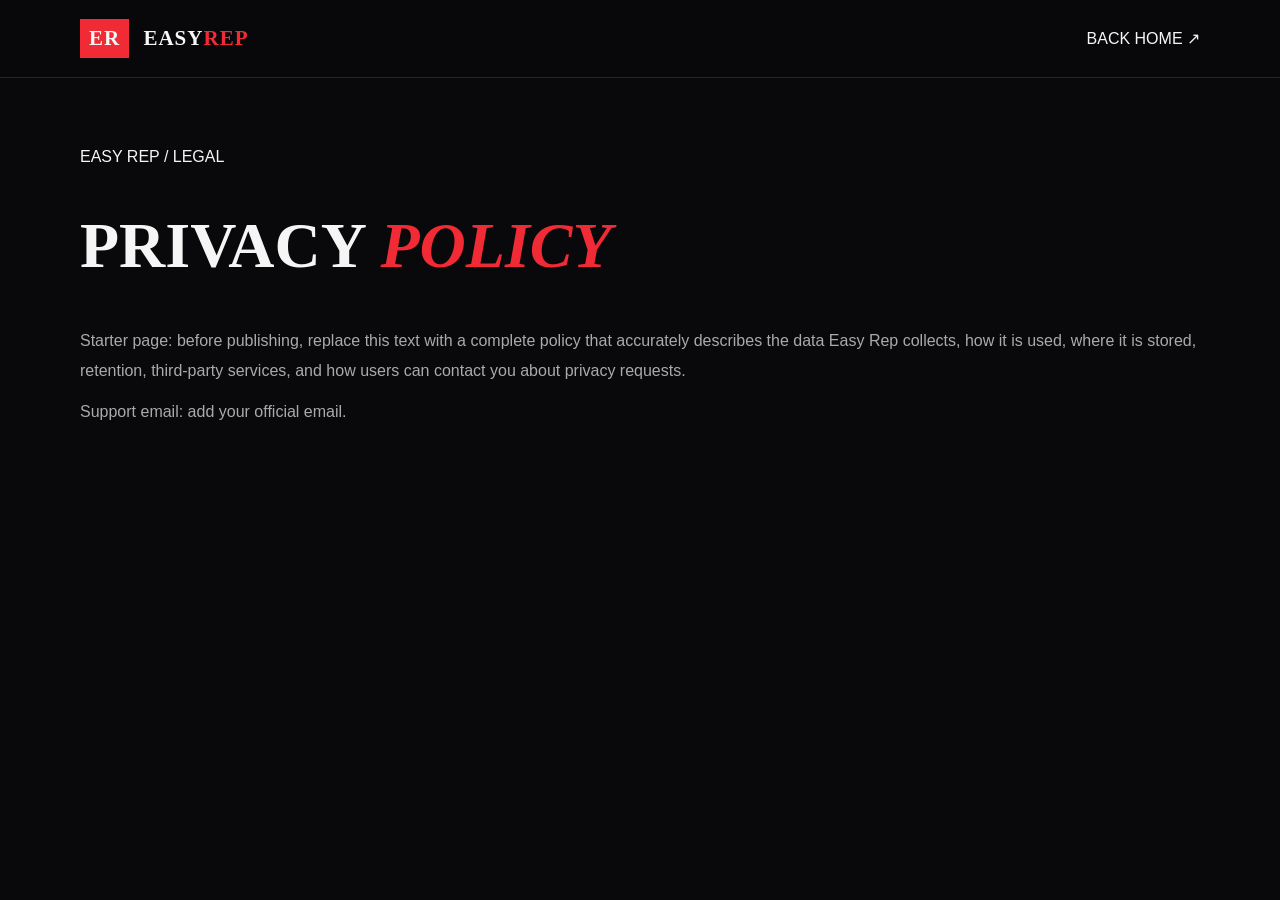
==== easy_rep_official_website/privacy.html @ 694d40f4 "Initial Easy Rep website" ====
<!doctype html><html lang="en"><head><meta charset="utf-8"><meta name="viewport" content="width=device-width,initial-scale=1"><title>Privacy Policy — Easy Rep</title><link rel="stylesheet" href="styles.css"></head><body><header class="header"><a class="brand" href="index.html"><b>ER</b> EASY<span>REP</span></a><a href="index.html">BACK HOME ↗</a></header><main class="wrap" style="min-height:65vh;padding:70px 0"><label> EASY REP / LEGAL </label><h1 style="font:900 64px 'Barlow Condensed'">PRIVACY <em style="color:#f02b35">POLICY</em></h1><p style="color:#aaa;line-height:1.9">Starter page: before publishing, replace this text with a complete policy that accurately describes the data Easy Rep collects, how it is used, where it is stored, retention, third-party services, and how users can contact you about privacy requests.</p><p style="color:#aaa">Support email: add your official email.</p></main></body></html>
---- easy_rep_official_website/styles.css ----
*{box-sizing:border-box}html{scroll-behavior:smooth}body{margin:0;background:#09090b;color:#f5f5f5;font-family:Inter,Arial,sans-serif}.wrap{width:min(1120px,calc(100% - 44px));margin:auto}a{color:inherit;text-decoration:none}.header{height:78px;border-bottom:1px solid #252529;display:flex;align-items:center;justify-content:space-between;padding:0 max(22px,calc((100vw - 1120px)/2));position:sticky;top:0;background:#09090bf2;z-index:9}.brand{font:900 21px 'Barlow Condensed';letter-spacing:1px}.brand b{display:inline-grid;place-items:center;background:#f02b35;padding:7px 9px;margin-right:8px}.brand span{color:#f02b35}.header nav{display:flex;align-items:center;gap:32px;font-size:10px;font-weight:800;letter-spacing:1px;color:#bbb}.navbtn,.btn{background:#f02b35;color:white;padding:15px 20px;font-size:10px;font-weight:900;letter-spacing:1px;display:inline-block}.menu{display:none;background:none;color:white;border:0;font-size:22px}.hero{min-height:650px;display:grid;grid-template-columns:1fr 1fr;align-items:center;position:relative;padding-top:40px;padding-bottom:75px}.copy{z-index:2}.copy label,.features>label,.manifesto label,.download label{font-size:10px;color:#ff4a52;font-weight:800;letter-spacing:2px}.copy h1,.heading h2,.manifesto h2,.download h2{font:900 clamp(60px,7vw,92px)/.87 'Barlow Condensed';margin:25px 0}.copy em,.heading em,.manifesto em,.download em{font-style:normal;color:#f02b35}.copy p,.heading p,.download p,.manifesto p{color:#999;font-size:13px;line-height:1.9;max-width:430px}.btn{margin-top:20px;box-shadow:0 10px 35px #f02b3530}.copy>small,.download>div>small{display:block;color:#777;font-size:8px;letter-spacing:1px;margin-top:28px}.visual{height:540px;position:relative;display:grid;place-items:center}.glow{position:absolute;width:420px;height:420px;border:1px solid #f02b3533;border-radius:50%;box-shadow:0 0 0 35px #f02b3509,0 0 0 80px #f02b3506}.phone{width:220px;height:440px;position:absolute;border:7px solid #34343a;border-radius:32px;background:#141418;padding:7px;box-shadow:0 30px 70px #000}.screen{height:100%;border-radius:22px;background:linear-gradient(150deg,#222228,#0e0e11);padding:14px 12px;overflow:hidden}.screen>small{font-size:8px;color:#aaa}.screen h3{font:900 19px 'Barlow Condensed';margin:20px 0}.screen h3 span{color:#f02b35}.screen label{font-size:8px;color:#999;letter-spacing:1.5px}.screen h2{font:900 36px 'Barlow Condensed';margin:14px 0}.screen h2 em{font-style:normal;color:#f02b35}.screen h2 i{font-size:16px;color:#777}.phone.front{z-index:2;transform:translate(50px,20px) rotate(5deg)}.phone.back{transform:translate(-90px,-20px) rotate(-8deg);opacity:.8}.screen article{background:#242429;border:1px solid #36363d;padding:13px 10px;margin-top:12px;font-size:8px;color:#f02b35}.screen article h2{font-size:22px;margin:7px 0;color:white}.screen article small{display:block;color:#aaa;margin-top:5px}.start{background:#f02b35;padding:13px;text-align:center;font-size:8px;font-weight:900;margin-top:20px}.bars{height:45px;display:flex;align-items:end;gap:6px}.bars i{flex:1;background:#f02b35;height:30%}.bars i:nth-child(2){height:45%}.bars i:nth-child(3){height:55%}.bars i:nth-child(4){height:40%}.bars i:nth-child(5){height:70%}.bars i:nth-child(6){height:90%}.float{position:absolute;right:0;bottom:65px;background:#1c1c21;border:1px solid #444;padding:14px;font-size:9px;letter-spacing:1px}.herofoot{position:absolute;bottom:20px;left:0;right:0;display:flex;justify-content:space-between;color:#777;font-size:9px;letter-spacing:1px}.ticker{background:#f02b35;padding:17px;text-align:center;font:800 17px 'Barlow Condensed';letter-spacing:2px;transform:rotate(-1deg);margin:10px 0 90px}.features{padding-bottom:110px}.heading{display:flex;justify-content:space-between;align-items:end;margin-bottom:35px}.heading h2{font-size:75px}.heading p{max-width:320px}.grid{display:grid;grid-template-columns:1fr 1fr;gap:14px}.grid article{background:#151518;border:1px solid #2b2b30;padding:24px;min-height:285px;position:relative}.grid h3{font:800 24px 'Barlow Condensed';margin:18px 0 7px}.grid article>p{color:#999;font-size:11px;line-height:1.7;max-width:400px}.art{height:135px;background:#202025;padding:16px}.schedule p{border-bottom:1px solid #38383d;padding:6px;margin:0;color:#999;font-size:9px}.schedule b{color:#eee;margin-left:12px}.stats{display:flex;flex-direction:column;justify-content:space-between}.stats strong{font:900 45px 'Barlow Condensed'}.stats sup{font-size:20px;color:#f02b35}.stats .bars{height:43px;border-bottom:1px solid #555}.stats small{font-size:7px;color:#999;letter-spacing:1px}.tiles{display:grid;grid-template-columns:1fr 1fr;gap:8px}.tiles b{background:#303036;padding:13px;font:800 12px 'Barlow Condensed'}.tiles b:nth-child(even){color:#f02b35}.versus{display:flex;align-items:center;justify-content:space-around;background:radial-gradient(ellipse,#421a20,#202025 70%);position:relative}.versus b{height:90px;width:75px;display:grid;place-items:center;background:linear-gradient(145deg,#77232b,#18181d);font:900 17px 'Barlow Condensed';clip-path:polygon(20% 0,80% 0,100% 25%,85% 100%,15% 100%,0 25%)}.versus b:nth-child(3){background:linear-gradient(145deg,#444,#17171b)}.versus strong{position:absolute;color:#f02b35;font:900 24px 'Barlow Condensed'}.versus small{position:absolute;bottom:5px;font-size:8px;letter-spacing:2px;color:#aaa}.soon{position:absolute;top:25px;right:25px;color:#f02b35;font-size:8px;letter-spacing:1px}.manifesto{background:#141417;border-block:1px solid #29292e;padding:90px 0}.manifesto h2{font-size:clamp(75px,10vw,125px)}.manifesto p{max-width:500px}.download{padding-top:95px;padding-bottom:95px;display:flex;align-items:center;justify-content:space-between;background:linear-gradient(110deg,#19191e,#101013);padding-inline:max(35px,calc((100vw - 1120px)/2));width:100%;max-width:none}.download h2{font-size:76px}.download>div:first-child{max-width:520px}.stamp{width:190px;height:190px;border:1px dashed #f02b35;border-radius:50%;display:grid;place-content:center;text-align:center;font:800 12px 'Barlow Condensed';letter-spacing:2px;color:#f02b35;box-shadow:0 0 55px #f02b3515}.stamp b{font-size:60px;color:white}.stamp b span{color:#f02b35}.stamp small{font-size:8px}.footer{height:100px;display:flex;align-items:center;justify-content:space-between;color:#777;font-size:9px;letter-spacing:1px}.footer a:last-child{color:#f02b35}@media(max-width:760px){.header{height:68px}.menu{display:block}.header nav{display:none;position:absolute;top:68px;left:0;right:0;background:#111;padding:24px;flex-direction:column;align-items:stretch}.header nav.open{display:flex}.hero{grid-template-columns:1fr;padding-top:55px}.copy h1{font-size:70px}.visual{height:480px;margin-top:15px}.phone.front{transform:translate(38px,20px) scale(.9) rotate(5deg)}.phone.back{transform:translate(-75px,-15px) scale(.9) rotate(-8deg)}.heading{display:block}.heading h2{font-size:62px}.heading p{margin-top:20px}.grid{grid-template-columns:1fr}.manifesto{padding:70px 0}.manifesto h2{font-size:78px}.download{padding:65px 25px;display:block}.download h2{font-size:65px}.stamp{width:115px;height:115px;margin:35px 0 0 auto}.stamp b{font-size:38px}.footer{height:auto;min-height:100px;gap:15px;flex-wrap:wrap;padding-block:20px}.footer small{width:100%;order:3}}

/* Official Easy Rep app artwork placements */
.brand-app-icon{width:34px;height:34px;object-fit:cover;border-radius:9px;box-shadow:0 0 15px #f02b3540}
.hero-app-icon{position:absolute;z-index:4;top:8px;left:50%;transform:translateX(-50%);width:112px;text-align:center;filter:drop-shadow(0 10px 28px #000)}
.hero-app-icon img{width:100%;display:block;border-radius:25px;border:1px solid #ff3c47;box-shadow:0 0 28px #f02b3566}
.hero-app-icon span{display:block;margin-top:7px;color:#ff5960;font-size:7px;font-weight:900;letter-spacing:2px}
.download-app-art{position:relative;z-index:2;width:205px;flex:0 0 205px;text-align:center;margin-right:30px}
.download-app-art img{width:100%;display:block;border-radius:27px;border:1px solid #ff3944;box-shadow:0 0 45px #f02b3540}
.download-app-art span{display:block;margin-top:12px;color:#ff555d;font-size:8px;font-weight:900;letter-spacing:2px}
@media(max-width:760px){.hero-app-icon{width:82px;top:0}.hero-app-icon img{border-radius:19px}.download-app-art{width:130px;flex-basis:130px;margin:25px 0 0 auto}.brand-app-icon{width:30px;height:30px}}
@media(max-width:480px){.hero-app-icon{top:2px;width:72px}.download-app-art{width:112px;flex-basis:112px}}

/* New Easy Rep feature visuals */
.offline-art{display:flex;flex-direction:column;align-items:flex-start;justify-content:center;gap:7px;background:radial-gradient(circle at 80% 20%,#4a171d,#202025 62%)}
.offline-symbol{font-size:34px;line-height:1;color:#ff3944;text-shadow:0 0 20px #f02b35}
.offline-art>b{font:900 20px 'Barlow Condensed';letter-spacing:1px}
.offline-art>small{font-size:7px;letter-spacing:1.5px;color:#aaa}
.offline-status{margin-top:5px;border:1px solid #5c3338;padding:6px 9px;font-size:7px;letter-spacing:1px;color:#ddd}
.offline-status i{display:inline-block;width:6px;height:6px;border-radius:50%;background:#55d68a;margin-right:5px;box-shadow:0 0 8px #55d68a}
.league-art{background:linear-gradient(145deg,#2c171b,#1c1c21);display:flex;flex-direction:column;justify-content:space-between}
.league-top{display:flex;justify-content:space-between;color:#aaa;font-size:7px;letter-spacing:1px}
.league-top b{color:#ff4a52}
.league-rank{display:flex;align-items:baseline;gap:7px}
.league-rank>strong{font:900 42px 'Barlow Condensed';color:white}
.league-rank>span{font-size:7px;color:#999;letter-spacing:1px;margin-left:auto}
.league-rank>b{font:800 18px 'Barlow Condensed';color:#ff4a52}
.league-progress{height:5px;background:#414147;border-radius:10px;overflow:hidden}
.league-progress i{display:block;width:68%;height:100%;background:#f02b35}
.league-art>small{font-size:7px;color:#aaa;letter-spacing:1px}


/* Latest release information */
.release-card{margin-top:26px;max-width:500px;padding:18px;background:#101014;border:1px solid #35353c;border-left:3px solid #f02b35}
.release-heading,.release-version,.release-meta{display:flex;align-items:center;justify-content:space-between;gap:12px}
.release-heading{font-size:8px;font-weight:900;letter-spacing:1.7px;color:#aaa}
.release-live{font-size:7px;letter-spacing:1px;color:#ff5960;border:1px solid #71343a;padding:5px 7px}
.release-version{margin-top:16px;padding-bottom:13px;border-bottom:1px solid #2d2d33}
.release-version strong{font:900 34px 'Barlow Condensed';color:#fff}
.release-version span{font-size:9px;color:#999}
.release-version span b{color:#eee;font-weight:700}
.release-meta{padding:13px 0;border-bottom:1px solid #2d2d33}
.release-meta span{display:flex;flex-direction:column;gap:5px;font-size:7px;letter-spacing:1px;color:#777}
.release-meta b{font-size:10px;letter-spacing:0;color:#ddd}
.release-notes{padding-top:13px}
.release-notes>b{font-size:8px;letter-spacing:1.4px;color:#ff5960}
.release-notes p{margin:7px 0 0;color:#aaa;font-size:10px;line-height:1.7}
@media(max-width:760px){.release-card{max-width:100%}.release-version{align-items:flex-start;flex-direction:column;gap:4px}}
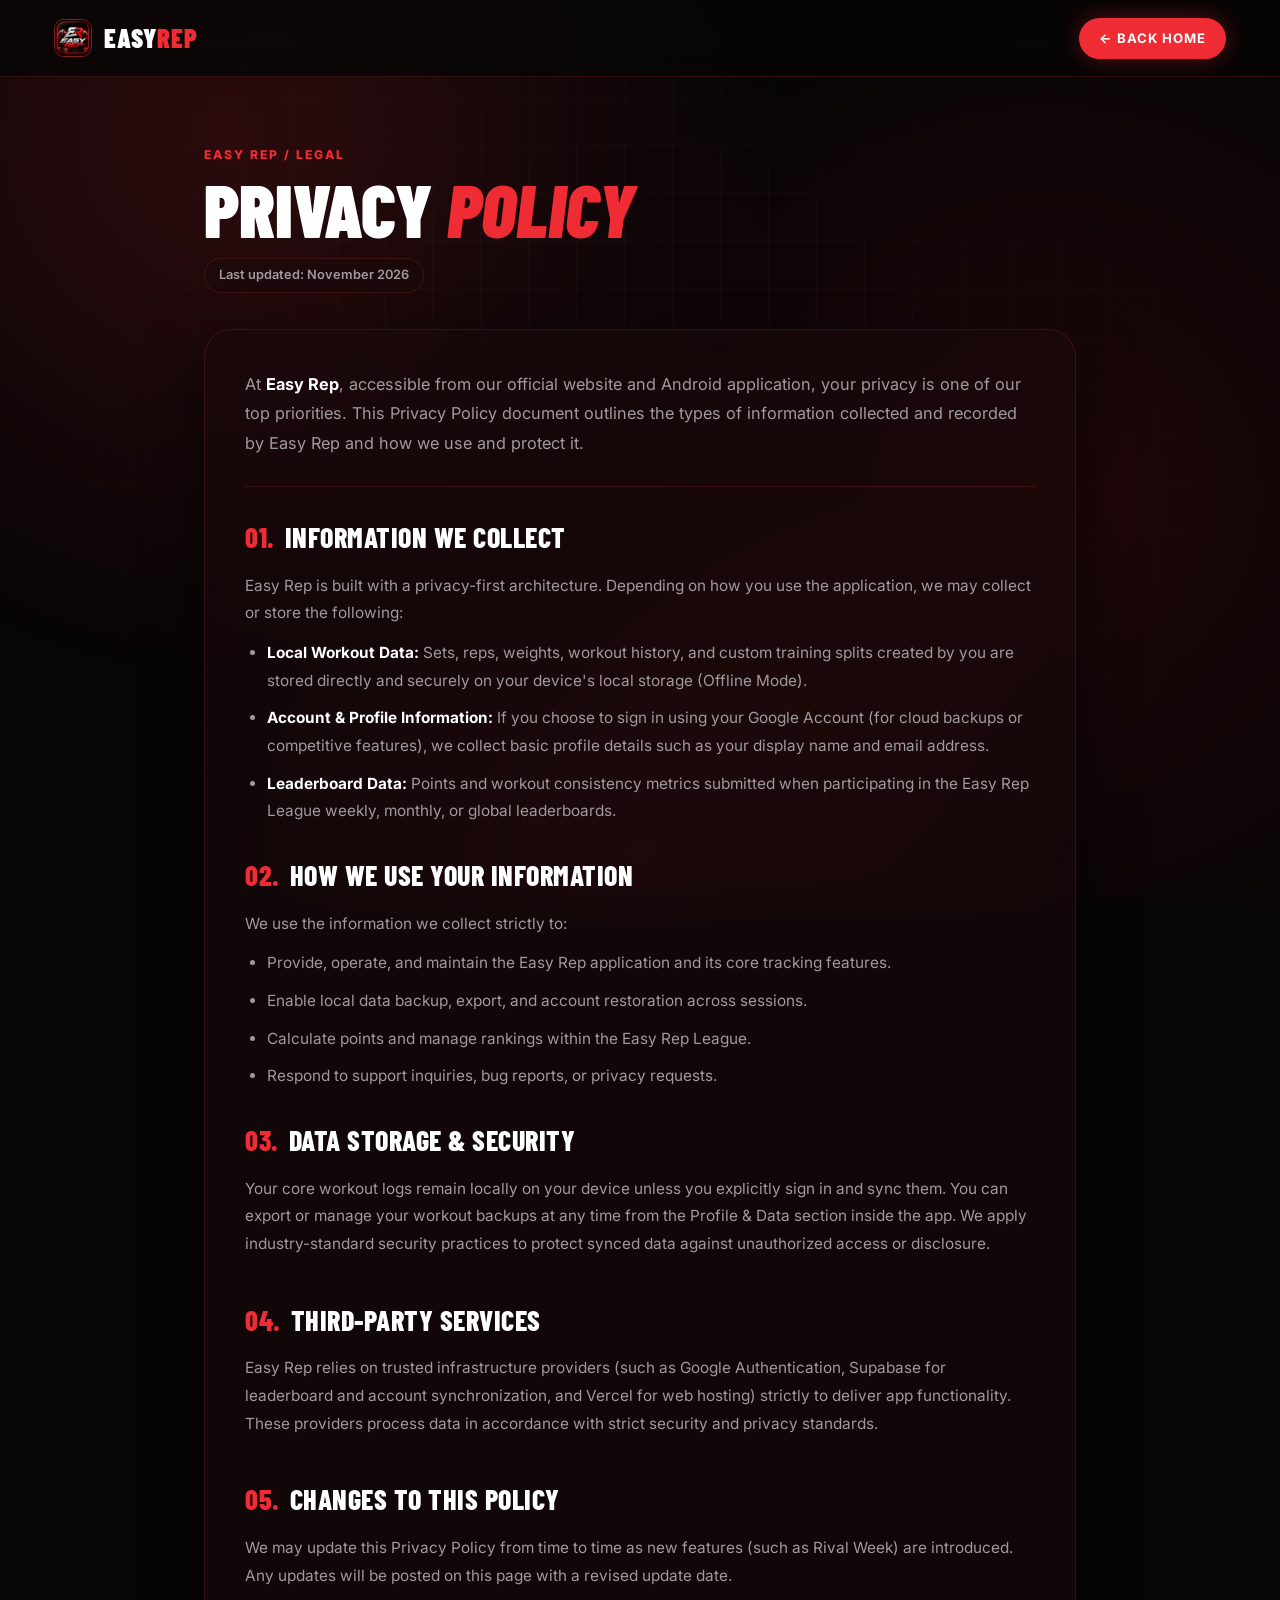
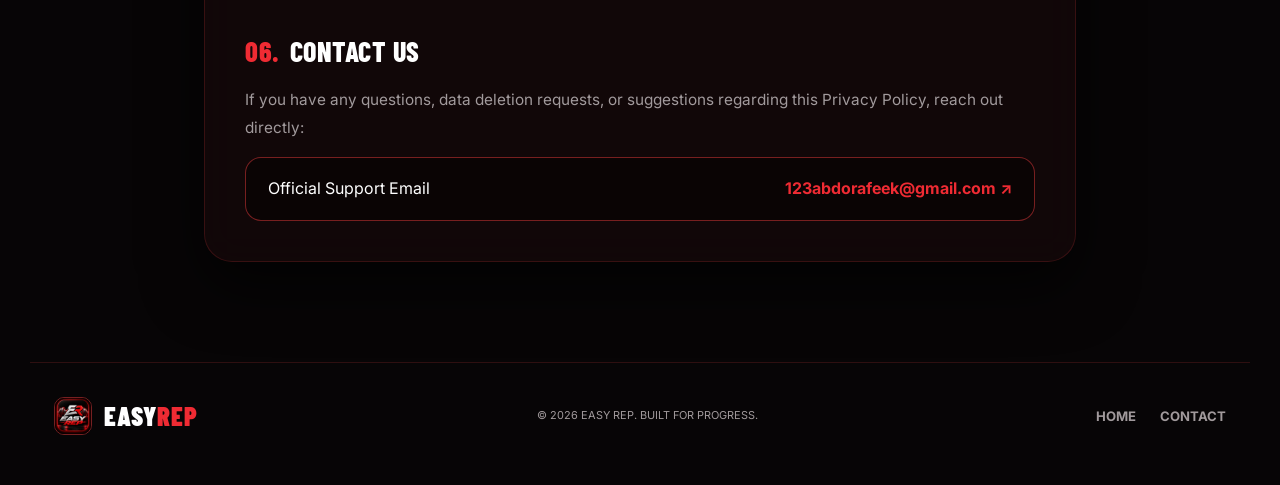
==== commit 9024d61f: "Upgrade Easy Rep website with Crimson Glass UI and 5-screen showcase" ====
--- a/easy_rep_official_website/privacy.html
+++ b/easy_rep_official_website/privacy.html
@@ -1 +1,247 @@
-<!doctype html><html lang="en"><head><meta charset="utf-8"><meta name="viewport" content="width=device-width,initial-scale=1"><title>Privacy Policy — Easy Rep</title><link rel="stylesheet" href="styles.css"></head><body><header class="header"><a class="brand" href="index.html"><b>ER</b> EASY<span>REP</span></a><a href="index.html">BACK HOME ↗</a></header><main class="wrap" style="min-height:65vh;padding:70px 0"><label> EASY REP / LEGAL </label><h1 style="font:900 64px 'Barlow Condensed'">PRIVACY <em style="color:#f02b35">POLICY</em></h1><p style="color:#aaa;line-height:1.9">Starter page: before publishing, replace this text with a complete policy that accurately describes the data Easy Rep collects, how it is used, where it is stored, retention, third-party services, and how users can contact you about privacy requests.</p><p style="color:#aaa">Support email: add your official email.</p></main></body></html>+<!doctype html>
+<html lang="en">
+<head>
+  <meta charset="utf-8">
+  <meta name="viewport" content="width=device-width,initial-scale=1">
+  <meta name="theme-color" content="#070506">
+  <meta name="description" content="Privacy Policy for Easy Rep — Train Hard, Track Smart, Get Stronger.">
+  <title>Privacy Policy — Easy Rep</title>
+  <link rel="icon" type="image/png" sizes="64x64" href="assets/favicon.png">
+  <link rel="apple-touch-icon" href="assets/apple-touch-icon.png">
+  <link rel="preconnect" href="https://fonts.googleapis.com">
+  <link rel="preconnect" href="https://fonts.gstatic.com" crossorigin>
+  <link href="https://fonts.googleapis.com/css2?family=Barlow+Condensed:ital,wght@0,600;0,700;0,800;0,900;1,800;1,900&family=Inter:wght@400;500;600;700;800&display=swap" rel="stylesheet">
+  <link rel="stylesheet" href="styles.css">
+  <style>
+    .privacy-wrap {
+      max-width: 920px;
+      margin: 0 auto;
+      padding: 64px 24px 100px;
+    }
+
+    .privacy-header {
+      margin-bottom: 36px;
+    }
+
+    .privacy-header h1 {
+      font-family: var(--font-display, 'Barlow Condensed', sans-serif);
+      font-size: clamp(3rem, 6vw, 4.6rem);
+      font-weight: 900;
+      line-height: 0.95;
+      margin-bottom: 14px;
+    }
+
+    .privacy-header h1 em {
+      font-style: italic;
+      color: var(--red, #ef2b33);
+    }
+
+    .last-updated {
+      display: inline-block;
+      padding: 6px 14px;
+      border-radius: 999px;
+      background: var(--surface, rgba(26, 10, 12, 0.58));
+      border: 1px solid var(--border, rgba(255, 68, 68, 0.16));
+      color: var(--muted, #a19a9c);
+      font-size: 0.8rem;
+      font-weight: 600;
+    }
+
+    .privacy-card {
+      background: var(--surface, rgba(26, 10, 12, 0.58));
+      border: 1px solid var(--border, rgba(255, 68, 68, 0.16));
+      border-radius: 28px;
+      padding: 40px;
+      backdrop-filter: blur(18px);
+      box-shadow: 0 24px 60px rgba(0, 0, 0, 0.65);
+    }
+
+    .privacy-intro {
+      color: var(--muted, #a19a9c);
+      font-size: 1.02rem;
+      line-height: 1.8;
+      padding-bottom: 28px;
+      border-bottom: 1px solid var(--border, rgba(255, 68, 68, 0.16));
+    }
+
+    .privacy-intro strong {
+      color: #fff;
+    }
+
+    .privacy-section {
+      padding-top: 28px;
+    }
+
+    .privacy-section h2 {
+      font-family: var(--font-display, 'Barlow Condensed', sans-serif);
+      font-size: 1.75rem;
+      font-weight: 800;
+      letter-spacing: 0.5px;
+      color: #fff;
+      margin-bottom: 12px;
+      display: flex;
+      align-items: center;
+      gap: 10px;
+    }
+
+    .privacy-section h2 span {
+      color: var(--red, #ef2b33);
+    }
+
+    .privacy-section p,
+    .privacy-section li {
+      color: var(--muted, #a19a9c);
+      font-size: 0.96rem;
+      line-height: 1.8;
+    }
+
+    .privacy-section p {
+      margin-bottom: 12px;
+    }
+
+    .privacy-section ul {
+      padding-left: 22px;
+      display: flex;
+      flex-direction: column;
+      gap: 10px;
+      margin-top: 8px;
+    }
+
+    .privacy-section li strong {
+      color: #fff;
+    }
+
+    .contact-box {
+      margin-top: 16px;
+      padding: 18px 22px;
+      border-radius: 16px;
+      background: rgba(0, 0, 0, 0.4);
+      border: 1px solid var(--border-bright, rgba(255, 68, 68, 0.45));
+      display: flex;
+      align-items: center;
+      justify-content: space-between;
+      flex-wrap: wrap;
+      gap: 12px;
+    }
+
+    .contact-box a {
+      color: var(--red, #ef2b33);
+      font-weight: 700;
+      text-decoration: none;
+    }
+
+    .contact-box a:hover {
+      text-decoration: underline;
+    }
+
+    @media (max-width: 680px) {
+      .nav.privacy-nav {
+        display: flex !important;
+        position: static;
+        flex-direction: row;
+        background: transparent;
+        padding: 0;
+        border: none;
+      }
+
+      .privacy-card {
+        padding: 26px 20px;
+      }
+    }
+  </style>
+</head>
+<body>
+  <div class="ambient-bg" aria-hidden="true"></div>
+  <div class="grid-overlay" aria-hidden="true"></div>
+
+  <!-- Header -->
+  <header class="header">
+    <div class="wrap header-inner">
+      <a class="brand" href="index.html">
+        <img class="brand-icon" src="assets/app-icon-192.png" alt="Easy Rep Logo">
+        <span>EASY<em>REP</em></span>
+      </a>
+      <nav class="nav privacy-nav">
+        <a href="index.html" class="nav-cta">← BACK HOME</a>
+      </nav>
+    </div>
+  </header>
+
+  <!-- Main Content -->
+  <main class="privacy-wrap">
+    <div class="privacy-header">
+      <span class="eyebrow">EASY REP / LEGAL</span>
+      <h1>PRIVACY <em>POLICY</em></h1>
+      <span class="last-updated">Last updated: November 2026</span>
+    </div>
+
+    <div class="privacy-card">
+      <p class="privacy-intro">
+        At <strong>Easy Rep</strong>, accessible from our official website and Android application, your privacy is one of our top priorities. This Privacy Policy document outlines the types of information collected and recorded by Easy Rep and how we use and protect it.
+      </p>
+
+      <section class="privacy-section">
+        <h2><span>01.</span> INFORMATION WE COLLECT</h2>
+        <p>Easy Rep is built with a privacy-first architecture. Depending on how you use the application, we may collect or store the following:</p>
+        <ul>
+          <li><strong>Local Workout Data:</strong> Sets, reps, weights, workout history, and custom training splits created by you are stored directly and securely on your device's local storage (Offline Mode).</li>
+          <li><strong>Account &amp; Profile Information:</strong> If you choose to sign in using your Google Account (for cloud backups or competitive features), we collect basic profile details such as your display name and email address.</li>
+          <li><strong>Leaderboard Data:</strong> Points and workout consistency metrics submitted when participating in the Easy Rep League weekly, monthly, or global leaderboards.</li>
+        </ul>
+      </section>
+
+      <section class="privacy-section">
+        <h2><span>02.</span> HOW WE USE YOUR INFORMATION</h2>
+        <p>We use the information we collect strictly to:</p>
+        <ul>
+          <li>Provide, operate, and maintain the Easy Rep application and its core tracking features.</li>
+          <li>Enable local data backup, export, and account restoration across sessions.</li>
+          <li>Calculate points and manage rankings within the Easy Rep League.</li>
+          <li>Respond to support inquiries, bug reports, or privacy requests.</li>
+        </ul>
+      </section>
+
+      <section class="privacy-section">
+        <h2><span>03.</span> DATA STORAGE &amp; SECURITY</h2>
+        <p>Your core workout logs remain locally on your device unless you explicitly sign in and sync them. You can export or manage your workout backups at any time from the Profile &amp; Data section inside the app. We apply industry-standard security practices to protect synced data against unauthorized access or disclosure.</p>
+      </section>
+
+      <section class="privacy-section">
+        <h2><span>04.</span> THIRD-PARTY SERVICES</h2>
+        <p>Easy Rep relies on trusted infrastructure providers (such as Google Authentication, Supabase for leaderboard and account synchronization, and Vercel for web hosting) strictly to deliver app functionality. These providers process data in accordance with strict security and privacy standards.</p>
+      </section>
+
+      <section class="privacy-section">
+        <h2><span>05.</span> CHANGES TO THIS POLICY</h2>
+        <p>We may update this Privacy Policy from time to time as new features (such as Rival Week) are introduced. Any updates will be posted on this page with a revised update date.</p>
+      </section>
+
+      <section class="privacy-section">
+        <h2><span>06.</span> CONTACT US</h2>
+        <p>If you have any questions, data deletion requests, or suggestions regarding this Privacy Policy, reach out directly:</p>
+        <div class="contact-box">
+          <span>Official Support Email</span>
+          <a href="mailto:123abdorafeek@gmail.com">123abdorafeek@gmail.com ↗</a>
+        </div>
+      </section>
+    </div>
+  </main>
+
+  <!-- Footer -->
+  <footer class="footer wrap">
+    <a class="brand" href="index.html">
+      <img class="brand-icon" src="assets/app-icon-192.png" alt="">
+      <span>EASY<em>REP</em></span>
+    </a>
+    <small>© <span id="year"></span> EASY REP. BUILT FOR PROGRESS.</small>
+    <div class="footer-links">
+      <a href="index.html">HOME</a>
+      <a href="mailto:123abdorafeek@gmail.com">CONTACT</a>
+    </div>
+  </footer>
+
+  <script>
+    document.getElementById('year').textContent = new Date().getFullYear();
+  </script>
+</body>
+</html>
--- a/easy_rep_official_website/styles.css
+++ b/easy_rep_official_website/styles.css
@@ -1,48 +1,1108 @@
-*{box-sizing:border-box}html{scroll-behavior:smooth}body{margin:0;background:#09090b;color:#f5f5f5;font-family:Inter,Arial,sans-serif}.wrap{width:min(1120px,calc(100% - 44px));margin:auto}a{color:inherit;text-decoration:none}.header{height:78px;border-bottom:1px solid #252529;display:flex;align-items:center;justify-content:space-between;padding:0 max(22px,calc((100vw - 1120px)/2));position:sticky;top:0;background:#09090bf2;z-index:9}.brand{font:900 21px 'Barlow Condensed';letter-spacing:1px}.brand b{display:inline-grid;place-items:center;background:#f02b35;padding:7px 9px;margin-right:8px}.brand span{color:#f02b35}.header nav{display:flex;align-items:center;gap:32px;font-size:10px;font-weight:800;letter-spacing:1px;color:#bbb}.navbtn,.btn{background:#f02b35;color:white;padding:15px 20px;font-size:10px;font-weight:900;letter-spacing:1px;display:inline-block}.menu{display:none;background:none;color:white;border:0;font-size:22px}.hero{min-height:650px;display:grid;grid-template-columns:1fr 1fr;align-items:center;position:relative;padding-top:40px;padding-bottom:75px}.copy{z-index:2}.copy label,.features>label,.manifesto label,.download label{font-size:10px;color:#ff4a52;font-weight:800;letter-spacing:2px}.copy h1,.heading h2,.manifesto h2,.download h2{font:900 clamp(60px,7vw,92px)/.87 'Barlow Condensed';margin:25px 0}.copy em,.heading em,.manifesto em,.download em{font-style:normal;color:#f02b35}.copy p,.heading p,.download p,.manifesto p{color:#999;font-size:13px;line-height:1.9;max-width:430px}.btn{margin-top:20px;box-shadow:0 10px 35px #f02b3530}.copy>small,.download>div>small{display:block;color:#777;font-size:8px;letter-spacing:1px;margin-top:28px}.visual{height:540px;position:relative;display:grid;place-items:center}.glow{position:absolute;width:420px;height:420px;border:1px solid #f02b3533;border-radius:50%;box-shadow:0 0 0 35px #f02b3509,0 0 0 80px #f02b3506}.phone{width:220px;height:440px;position:absolute;border:7px solid #34343a;border-radius:32px;background:#141418;padding:7px;box-shadow:0 30px 70px #000}.screen{height:100%;border-radius:22px;background:linear-gradient(150deg,#222228,#0e0e11);padding:14px 12px;overflow:hidden}.screen>small{font-size:8px;color:#aaa}.screen h3{font:900 19px 'Barlow Condensed';margin:20px 0}.screen h3 span{color:#f02b35}.screen label{font-size:8px;color:#999;letter-spacing:1.5px}.screen h2{font:900 36px 'Barlow Condensed';margin:14px 0}.screen h2 em{font-style:normal;color:#f02b35}.screen h2 i{font-size:16px;color:#777}.phone.front{z-index:2;transform:translate(50px,20px) rotate(5deg)}.phone.back{transform:translate(-90px,-20px) rotate(-8deg);opacity:.8}.screen article{background:#242429;border:1px solid #36363d;padding:13px 10px;margin-top:12px;font-size:8px;color:#f02b35}.screen article h2{font-size:22px;margin:7px 0;color:white}.screen article small{display:block;color:#aaa;margin-top:5px}.start{background:#f02b35;padding:13px;text-align:center;font-size:8px;font-weight:900;margin-top:20px}.bars{height:45px;display:flex;align-items:end;gap:6px}.bars i{flex:1;background:#f02b35;height:30%}.bars i:nth-child(2){height:45%}.bars i:nth-child(3){height:55%}.bars i:nth-child(4){height:40%}.bars i:nth-child(5){height:70%}.bars i:nth-child(6){height:90%}.float{position:absolute;right:0;bottom:65px;background:#1c1c21;border:1px solid #444;padding:14px;font-size:9px;letter-spacing:1px}.herofoot{position:absolute;bottom:20px;left:0;right:0;display:flex;justify-content:space-between;color:#777;font-size:9px;letter-spacing:1px}.ticker{background:#f02b35;padding:17px;text-align:center;font:800 17px 'Barlow Condensed';letter-spacing:2px;transform:rotate(-1deg);margin:10px 0 90px}.features{padding-bottom:110px}.heading{display:flex;justify-content:space-between;align-items:end;margin-bottom:35px}.heading h2{font-size:75px}.heading p{max-width:320px}.grid{display:grid;grid-template-columns:1fr 1fr;gap:14px}.grid article{background:#151518;border:1px solid #2b2b30;padding:24px;min-height:285px;position:relative}.grid h3{font:800 24px 'Barlow Condensed';margin:18px 0 7px}.grid article>p{color:#999;font-size:11px;line-height:1.7;max-width:400px}.art{height:135px;background:#202025;padding:16px}.schedule p{border-bottom:1px solid #38383d;padding:6px;margin:0;color:#999;font-size:9px}.schedule b{color:#eee;margin-left:12px}.stats{display:flex;flex-direction:column;justify-content:space-between}.stats strong{font:900 45px 'Barlow Condensed'}.stats sup{font-size:20px;color:#f02b35}.stats .bars{height:43px;border-bottom:1px solid #555}.stats small{font-size:7px;color:#999;letter-spacing:1px}.tiles{display:grid;grid-template-columns:1fr 1fr;gap:8px}.tiles b{background:#303036;padding:13px;font:800 12px 'Barlow Condensed'}.tiles b:nth-child(even){color:#f02b35}.versus{display:flex;align-items:center;justify-content:space-around;background:radial-gradient(ellipse,#421a20,#202025 70%);position:relative}.versus b{height:90px;width:75px;display:grid;place-items:center;background:linear-gradient(145deg,#77232b,#18181d);font:900 17px 'Barlow Condensed';clip-path:polygon(20% 0,80% 0,100% 25%,85% 100%,15% 100%,0 25%)}.versus b:nth-child(3){background:linear-gradient(145deg,#444,#17171b)}.versus strong{position:absolute;color:#f02b35;font:900 24px 'Barlow Condensed'}.versus small{position:absolute;bottom:5px;font-size:8px;letter-spacing:2px;color:#aaa}.soon{position:absolute;top:25px;right:25px;color:#f02b35;font-size:8px;letter-spacing:1px}.manifesto{background:#141417;border-block:1px solid #29292e;padding:90px 0}.manifesto h2{font-size:clamp(75px,10vw,125px)}.manifesto p{max-width:500px}.download{padding-top:95px;padding-bottom:95px;display:flex;align-items:center;justify-content:space-between;background:linear-gradient(110deg,#19191e,#101013);padding-inline:max(35px,calc((100vw - 1120px)/2));width:100%;max-width:none}.download h2{font-size:76px}.download>div:first-child{max-width:520px}.stamp{width:190px;height:190px;border:1px dashed #f02b35;border-radius:50%;display:grid;place-content:center;text-align:center;font:800 12px 'Barlow Condensed';letter-spacing:2px;color:#f02b35;box-shadow:0 0 55px #f02b3515}.stamp b{font-size:60px;color:white}.stamp b span{color:#f02b35}.stamp small{font-size:8px}.footer{height:100px;display:flex;align-items:center;justify-content:space-between;color:#777;font-size:9px;letter-spacing:1px}.footer a:last-child{color:#f02b35}@media(max-width:760px){.header{height:68px}.menu{display:block}.header nav{display:none;position:absolute;top:68px;left:0;right:0;background:#111;padding:24px;flex-direction:column;align-items:stretch}.header nav.open{display:flex}.hero{grid-template-columns:1fr;padding-top:55px}.copy h1{font-size:70px}.visual{height:480px;margin-top:15px}.phone.front{transform:translate(38px,20px) scale(.9) rotate(5deg)}.phone.back{transform:translate(-75px,-15px) scale(.9) rotate(-8deg)}.heading{display:block}.heading h2{font-size:62px}.heading p{margin-top:20px}.grid{grid-template-columns:1fr}.manifesto{padding:70px 0}.manifesto h2{font-size:78px}.download{padding:65px 25px;display:block}.download h2{font-size:65px}.stamp{width:115px;height:115px;margin:35px 0 0 auto}.stamp b{font-size:38px}.footer{height:auto;min-height:100px;gap:15px;flex-wrap:wrap;padding-block:20px}.footer small{width:100%;order:3}}
-
-/* Official Easy Rep app artwork placements */
-.brand-app-icon{width:34px;height:34px;object-fit:cover;border-radius:9px;box-shadow:0 0 15px #f02b3540}
-.hero-app-icon{position:absolute;z-index:4;top:8px;left:50%;transform:translateX(-50%);width:112px;text-align:center;filter:drop-shadow(0 10px 28px #000)}
-.hero-app-icon img{width:100%;display:block;border-radius:25px;border:1px solid #ff3c47;box-shadow:0 0 28px #f02b3566}
-.hero-app-icon span{display:block;margin-top:7px;color:#ff5960;font-size:7px;font-weight:900;letter-spacing:2px}
-.download-app-art{position:relative;z-index:2;width:205px;flex:0 0 205px;text-align:center;margin-right:30px}
-.download-app-art img{width:100%;display:block;border-radius:27px;border:1px solid #ff3944;box-shadow:0 0 45px #f02b3540}
-.download-app-art span{display:block;margin-top:12px;color:#ff555d;font-size:8px;font-weight:900;letter-spacing:2px}
-@media(max-width:760px){.hero-app-icon{width:82px;top:0}.hero-app-icon img{border-radius:19px}.download-app-art{width:130px;flex-basis:130px;margin:25px 0 0 auto}.brand-app-icon{width:30px;height:30px}}
-@media(max-width:480px){.hero-app-icon{top:2px;width:72px}.download-app-art{width:112px;flex-basis:112px}}
-
-/* New Easy Rep feature visuals */
-.offline-art{display:flex;flex-direction:column;align-items:flex-start;justify-content:center;gap:7px;background:radial-gradient(circle at 80% 20%,#4a171d,#202025 62%)}
-.offline-symbol{font-size:34px;line-height:1;color:#ff3944;text-shadow:0 0 20px #f02b35}
-.offline-art>b{font:900 20px 'Barlow Condensed';letter-spacing:1px}
-.offline-art>small{font-size:7px;letter-spacing:1.5px;color:#aaa}
-.offline-status{margin-top:5px;border:1px solid #5c3338;padding:6px 9px;font-size:7px;letter-spacing:1px;color:#ddd}
-.offline-status i{display:inline-block;width:6px;height:6px;border-radius:50%;background:#55d68a;margin-right:5px;box-shadow:0 0 8px #55d68a}
-.league-art{background:linear-gradient(145deg,#2c171b,#1c1c21);display:flex;flex-direction:column;justify-content:space-between}
-.league-top{display:flex;justify-content:space-between;color:#aaa;font-size:7px;letter-spacing:1px}
-.league-top b{color:#ff4a52}
-.league-rank{display:flex;align-items:baseline;gap:7px}
-.league-rank>strong{font:900 42px 'Barlow Condensed';color:white}
-.league-rank>span{font-size:7px;color:#999;letter-spacing:1px;margin-left:auto}
-.league-rank>b{font:800 18px 'Barlow Condensed';color:#ff4a52}
-.league-progress{height:5px;background:#414147;border-radius:10px;overflow:hidden}
-.league-progress i{display:block;width:68%;height:100%;background:#f02b35}
-.league-art>small{font-size:7px;color:#aaa;letter-spacing:1px}
-
-
-/* Latest release information */
-.release-card{margin-top:26px;max-width:500px;padding:18px;background:#101014;border:1px solid #35353c;border-left:3px solid #f02b35}
-.release-heading,.release-version,.release-meta{display:flex;align-items:center;justify-content:space-between;gap:12px}
-.release-heading{font-size:8px;font-weight:900;letter-spacing:1.7px;color:#aaa}
-.release-live{font-size:7px;letter-spacing:1px;color:#ff5960;border:1px solid #71343a;padding:5px 7px}
-.release-version{margin-top:16px;padding-bottom:13px;border-bottom:1px solid #2d2d33}
-.release-version strong{font:900 34px 'Barlow Condensed';color:#fff}
-.release-version span{font-size:9px;color:#999}
-.release-version span b{color:#eee;font-weight:700}
-.release-meta{padding:13px 0;border-bottom:1px solid #2d2d33}
-.release-meta span{display:flex;flex-direction:column;gap:5px;font-size:7px;letter-spacing:1px;color:#777}
-.release-meta b{font-size:10px;letter-spacing:0;color:#ddd}
-.release-notes{padding-top:13px}
-.release-notes>b{font-size:8px;letter-spacing:1.4px;color:#ff5960}
-.release-notes p{margin:7px 0 0;color:#aaa;font-size:10px;line-height:1.7}
-@media(max-width:760px){.release-card{max-width:100%}.release-version{align-items:flex-start;flex-direction:column;gap:4px}}
+:root {
+  --bg: #070506;
+  --surface: rgba(26, 10, 12, 0.58);
+  --surface-strong: rgba(34, 12, 15, 0.85);
+  --border: rgba(255, 68, 68, 0.16);
+  --border-bright: rgba(255, 68, 68, 0.45);
+  --red: #ef2b33;
+  --red-glow: rgba(239, 43, 51, 0.35);
+  --text: #ffffff;
+  --muted: #a19a9c;
+  --font-display: 'Barlow Condensed', sans-serif;
+  --font-sans: 'Inter', sans-serif;
+}
+
+* {
+  box-sizing: border-box;
+  margin: 0;
+  padding: 0;
+}
+
+html {
+  scroll-behavior: smooth;
+}
+
+body {
+  background-color: var(--bg);
+  color: var(--text);
+  font-family: var(--font-sans);
+  overflow-x: hidden;
+  line-height: 1.6;
+}
+
+/* Ambient Red Lighting & Subtle Grid */
+.ambient-bg {
+  position: fixed;
+  inset: 0;
+  background:
+    radial-gradient(circle at 18% 15%, rgba(239, 43, 51, 0.16), transparent 42%),
+    radial-gradient(circle at 82% 55%, rgba(185, 20, 28, 0.14), transparent 45%),
+    radial-gradient(circle at 50% 95%, rgba(239, 43, 51, 0.12), transparent 40%);
+  pointer-events: none;
+  z-index: -2;
+}
+
+.grid-overlay {
+  position: fixed;
+  inset: 0;
+  background-image:
+    linear-gradient(rgba(255, 255, 255, 0.025) 1px, transparent 1px),
+    linear-gradient(90deg, rgba(255, 255, 255, 0.025) 1px, transparent 1px);
+  background-size: 48px 48px;
+  mask-image: radial-gradient(circle at center, black 35%, transparent 85%);
+  pointer-events: none;
+  z-index: -1;
+}
+
+.wrap {
+  max-width: 1220px;
+  margin: 0 auto;
+  padding: 0 24px;
+}
+
+/* Header */
+.header {
+  position: sticky;
+  top: 0;
+  z-index: 1000;
+  background: rgba(7, 5, 6, 0.8);
+  backdrop-filter: blur(16px);
+  border-bottom: 1px solid var(--border);
+}
+
+.header-inner {
+  height: 76px;
+  display: flex;
+  align-items: center;
+  justify-content: space-between;
+}
+
+.brand {
+  display: flex;
+  align-items: center;
+  gap: 12px;
+  text-decoration: none;
+  color: var(--text);
+  font-family: var(--font-display);
+  font-size: 1.65rem;
+  font-weight: 900;
+  letter-spacing: 1px;
+}
+
+.brand em {
+  font-style: normal;
+  color: var(--red);
+}
+
+.brand-icon {
+  width: 38px;
+  height: 38px;
+  border-radius: 10px;
+  border: 1px solid var(--border-bright);
+}
+
+.nav {
+  display: flex;
+  align-items: center;
+  gap: 32px;
+}
+
+.nav a {
+  color: var(--muted);
+  text-decoration: none;
+  font-size: 0.82rem;
+  font-weight: 700;
+  letter-spacing: 1px;
+  transition: color 0.2s;
+}
+
+.nav a:hover {
+  color: var(--text);
+}
+
+.nav-cta {
+  background: var(--red);
+  color: #fff !important;
+  padding: 10px 20px;
+  border-radius: 999px;
+  box-shadow: 0 0 24px var(--red-glow);
+  transition: transform 0.2s, box-shadow 0.2s !important;
+}
+
+.nav-cta:hover {
+  transform: translateY(-2px);
+  box-shadow: 0 6px 28px rgba(239, 43, 51, 0.55);
+}
+
+.menu-btn {
+  display: none;
+  background: var(--surface);
+  border: 1px solid var(--border);
+  color: #fff;
+  width: 42px;
+  height: 42px;
+  border-radius: 10px;
+  font-size: 1.2rem;
+  cursor: pointer;
+}
+
+/* Hero */
+.hero {
+  display: grid;
+  grid-template-columns: 1.1fr 0.9fr;
+  align-items: center;
+  gap: 48px;
+  padding-top: 72px;
+  padding-bottom: 84px;
+}
+
+.pill-badge {
+  display: inline-flex;
+  align-items: center;
+  gap: 10px;
+  padding: 7px 16px;
+  border-radius: 999px;
+  background: var(--surface);
+  border: 1px solid var(--border-bright);
+  font-size: 0.75rem;
+  font-weight: 700;
+  letter-spacing: 1.5px;
+  color: #ff8a8e;
+  margin-bottom: 22px;
+}
+
+.pulse-dot {
+  width: 8px;
+  height: 8px;
+  border-radius: 50%;
+  background: var(--red);
+  box-shadow: 0 0 10px var(--red);
+}
+
+.hero h1 {
+  font-family: var(--font-display);
+  font-size: clamp(3.4rem, 6.5vw, 5.4rem);
+  font-weight: 900;
+  line-height: 0.92;
+  letter-spacing: 0.5px;
+  margin-bottom: 22px;
+}
+
+.hero h1 em {
+  font-style: italic;
+  color: var(--red);
+}
+
+.hero-sub {
+  color: var(--muted);
+  font-size: 1.08rem;
+  max-width: 510px;
+  margin-bottom: 34px;
+}
+
+.hero-sub strong {
+  color: #fff;
+}
+
+.hero-actions {
+  display: flex;
+  flex-wrap: wrap;
+  gap: 16px;
+  align-items: center;
+  margin-bottom: 42px;
+}
+
+.btn-primary {
+  display: inline-flex;
+  flex-direction: column;
+  align-items: center;
+  justify-content: center;
+  background: linear-gradient(135deg, #ff3b42, #d41920);
+  color: #fff;
+  text-decoration: none;
+  padding: 14px 32px;
+  border-radius: 16px;
+  font-weight: 800;
+  letter-spacing: 0.5px;
+  box-shadow: 0 12px 32px var(--red-glow);
+  border: 1px solid rgba(255, 255, 255, 0.18);
+  transition: transform 0.25s, box-shadow 0.25s;
+}
+
+.btn-primary small {
+  font-size: 0.72rem;
+  font-weight: 600;
+  opacity: 0.85;
+}
+
+.btn-primary:hover {
+  transform: translateY(-3px);
+  box-shadow: 0 18px 40px rgba(239, 43, 51, 0.55);
+}
+
+.btn-ghost {
+  padding: 16px 26px;
+  border-radius: 16px;
+  background: var(--surface);
+  border: 1px solid var(--border);
+  color: #fff;
+  text-decoration: none;
+  font-size: 0.85rem;
+  font-weight: 700;
+  letter-spacing: 1px;
+  transition: border-color 0.2s, background 0.2s;
+}
+
+.btn-ghost:hover {
+  border-color: var(--border-bright);
+  background: var(--surface-strong);
+}
+
+.hero-metrics {
+  display: flex;
+  align-items: center;
+  gap: 24px;
+  padding-top: 24px;
+  border-top: 1px solid var(--border);
+}
+
+.hero-metrics strong {
+  display: block;
+  font-family: var(--font-display);
+  font-size: 1.55rem;
+  font-weight: 800;
+  line-height: 1.1;
+}
+
+.hero-metrics span {
+  font-size: 0.7rem;
+  font-weight: 700;
+  letter-spacing: 1px;
+  color: var(--muted);
+}
+
+.hero-metrics .divider {
+  width: 1px;
+  height: 32px;
+  background: var(--border);
+}
+
+/* Hero Phones Stage */
+.hero-stage {
+  position: relative;
+  height: 520px;
+  display: flex;
+  align-items: center;
+  justify-content: center;
+}
+
+.stage-glow {
+  position: absolute;
+  width: 320px;
+  height: 320px;
+  background: var(--red);
+  filter: blur(110px);
+  opacity: 0.35;
+  border-radius: 50%;
+}
+
+.device-frame {
+  position: relative;
+  width: 235px;
+  aspect-ratio: 9 / 19.5;
+  background: #0c090a;
+  border-radius: 34px;
+  padding: 7px;
+  border: 2px solid rgba(255, 90, 90, 0.3);
+  box-shadow: 0 30px 70px rgba(0, 0, 0, 0.85);
+  overflow: hidden;
+  transition: transform 0.4s ease;
+}
+
+.device-frame img {
+  width: 100%;
+  height: 100%;
+  object-fit: cover;
+  border-radius: 27px;
+  display: block;
+}
+
+.device-notch {
+  position: absolute;
+  top: 12px;
+  left: 50%;
+  transform: translateX(-50%);
+  width: 68px;
+  height: 14px;
+  background: #000;
+  border-radius: 99px;
+  z-index: 3;
+}
+
+.device-front {
+  z-index: 2;
+  transform: translateX(-42px) rotate(-4deg);
+}
+
+.device-back {
+  position: absolute;
+  z-index: 1;
+  transform: translateX(75px) translateY(24px) rotate(7deg) scale(0.92);
+  opacity: 0.82;
+}
+
+.hero-stage:hover .device-front {
+  transform: translateX(-48px) translateY(-6px) rotate(-2deg);
+}
+
+.hero-stage:hover .device-back {
+  transform: translateX(85px) translateY(18px) rotate(9deg) scale(0.94);
+  opacity: 1;
+}
+
+.floating-chip {
+  position: absolute;
+  z-index: 4;
+  display: flex;
+  align-items: center;
+  gap: 10px;
+  padding: 10px 14px;
+  border-radius: 16px;
+  background: rgba(24, 9, 11, 0.88);
+  backdrop-filter: blur(14px);
+  border: 1px solid var(--border-bright);
+  box-shadow: 0 14px 30px rgba(0, 0, 0, 0.6);
+}
+
+.floating-chip img {
+  width: 32px;
+  height: 32px;
+  border-radius: 8px;
+}
+
+.floating-chip b {
+  display: block;
+  font-size: 0.72rem;
+  letter-spacing: 0.5px;
+}
+
+.floating-chip span {
+  font-size: 0.68rem;
+  color: var(--muted);
+}
+
+.chip-top {
+  top: 24px;
+  left: 0;
+}
+
+.chip-bottom {
+  bottom: 24px;
+  right: 0;
+}
+
+.chip-icon {
+  font-size: 1.3rem;
+}
+
+/* Ticker */
+.ticker-wrap {
+  background: var(--red);
+  padding: 12px 0;
+  overflow: hidden;
+  border-top: 1px solid rgba(255, 255, 255, 0.2);
+  border-bottom: 1px solid rgba(255, 255, 255, 0.2);
+}
+
+.ticker-track {
+  display: flex;
+  gap: 28px;
+  width: max-content;
+  font-family: var(--font-display);
+  font-size: 1.2rem;
+  font-weight: 800;
+  letter-spacing: 2px;
+  animation: marquee 24s linear infinite;
+}
+
+.ticker-track i {
+  font-style: normal;
+  opacity: 0.75;
+}
+
+@keyframes marquee {
+  from { transform: translateX(0); }
+  to { transform: translateX(-50%); }
+}
+
+/* Section Headers */
+.section-head {
+  margin-bottom: 44px;
+}
+
+.eyebrow {
+  display: inline-block;
+  font-size: 0.76rem;
+  font-weight: 800;
+  letter-spacing: 2px;
+  color: var(--red);
+  margin-bottom: 10px;
+}
+
+.section-head h2 {
+  font-family: var(--font-display);
+  font-size: clamp(2.4rem, 4.5vw, 3.6rem);
+  font-weight: 900;
+  line-height: 0.98;
+  margin-bottom: 12px;
+}
+
+.section-head h2 em {
+  font-style: italic;
+  color: var(--red);
+}
+
+.section-head p {
+  color: var(--muted);
+  max-width: 580px;
+}
+
+/* Interactive 5-Screen Showcase */
+.showcase {
+  padding-top: 96px;
+  padding-bottom: 80px;
+}
+
+.interactive-stage {
+  display: grid;
+  grid-template-columns: 340px 1fr;
+  gap: 32px;
+  background: var(--surface);
+  border: 1px solid var(--border);
+  border-radius: 28px;
+  padding: 28px;
+  backdrop-filter: blur(18px);
+}
+
+.screen-tabs {
+  display: flex;
+  flex-direction: column;
+  gap: 10px;
+}
+
+.tab-btn {
+  display: flex;
+  align-items: center;
+  gap: 14px;
+  text-align: left;
+  background: rgba(255, 255, 255, 0.02);
+  border: 1px solid transparent;
+  border-radius: 16px;
+  padding: 14px 16px;
+  color: var(--text);
+  cursor: pointer;
+  transition: all 0.25s ease;
+}
+
+.tab-btn:hover {
+  background: rgba(239, 43, 51, 0.08);
+  border-color: var(--border);
+}
+
+.tab-btn.active {
+  background: linear-gradient(135deg, rgba(239, 43, 51, 0.22), rgba(239, 43, 51, 0.06));
+  border-color: var(--border-bright);
+}
+
+.tab-num {
+  font-family: var(--font-display);
+  font-size: 1.3rem;
+  font-weight: 900;
+  color: var(--red);
+}
+
+.tab-btn b {
+  display: block;
+  font-size: 0.85rem;
+  letter-spacing: 0.5px;
+}
+
+.tab-btn small {
+  font-size: 0.75rem;
+  color: var(--muted);
+}
+
+.screen-viewer {
+  display: grid;
+  grid-template-columns: 260px 1fr;
+  align-items: center;
+  gap: 36px;
+  padding: 12px 20px;
+}
+
+.viewer-phone {
+  position: relative;
+  width: 245px;
+  aspect-ratio: 9 / 19.5;
+  border-radius: 34px;
+  padding: 7px;
+  background: #0a0708;
+  border: 2px solid var(--border-bright);
+  box-shadow: 0 24px 60px rgba(0, 0, 0, 0.8), 0 0 40px rgba(239, 43, 51, 0.18);
+  overflow: hidden;
+  margin: 0 auto;
+}
+
+.viewer-phone img {
+  width: 100%;
+  height: 100%;
+  object-fit: cover;
+  border-radius: 27px;
+  transition: opacity 0.25s ease, transform 0.25s ease;
+}
+
+.viewer-tag {
+  font-size: 0.75rem;
+  font-weight: 800;
+  letter-spacing: 1.5px;
+  color: var(--red);
+}
+
+.viewer-info h3 {
+  font-family: var(--font-display);
+  font-size: 2.4rem;
+  font-weight: 900;
+  line-height: 1.05;
+  margin: 8px 0 14px;
+}
+
+.viewer-info p {
+  color: var(--muted);
+  margin-bottom: 20px;
+}
+
+.viewer-bullets {
+  list-style: none;
+  display: flex;
+  flex-direction: column;
+  gap: 10px;
+}
+
+.viewer-bullets li {
+  position: relative;
+  padding-left: 22px;
+  font-size: 0.9rem;
+  font-weight: 500;
+}
+
+.viewer-bullets li::before {
+  content: "✓";
+  position: absolute;
+  left: 0;
+  color: var(--red);
+  font-weight: 800;
+}
+
+/* 5-Screen Thumbnail Strip */
+.five-strip {
+  display: grid;
+  grid-template-columns: repeat(5, 1fr);
+  gap: 16px;
+  margin-top: 28px;
+}
+
+.strip-card {
+  background: var(--surface);
+  border: 1px solid var(--border);
+  border-radius: 18px;
+  padding: 8px;
+  text-align: center;
+  cursor: pointer;
+  transition: transform 0.25s, border-color 0.25s;
+}
+
+.strip-card:hover {
+  transform: translateY(-5px);
+  border-color: var(--border-bright);
+}
+
+.strip-card img {
+  width: 100%;
+  aspect-ratio: 9 / 19.5;
+  object-fit: cover;
+  border-radius: 12px;
+  display: block;
+  margin-bottom: 8px;
+}
+
+.strip-card figcaption {
+  font-family: var(--font-display);
+  font-size: 0.9rem;
+  font-weight: 800;
+  letter-spacing: 1px;
+  color: var(--muted);
+}
+
+/* Bento Grid */
+.features {
+  padding-top: 60px;
+  padding-bottom: 80px;
+}
+
+.bento-grid {
+  display: grid;
+  grid-template-columns: repeat(3, 1fr);
+  gap: 22px;
+}
+
+.bento-card {
+  background: var(--surface);
+  border: 1px solid var(--border);
+  border-radius: 24px;
+  padding: 28px;
+  backdrop-filter: blur(14px);
+  display: flex;
+  flex-direction: column;
+  justify-content: space-between;
+  transition: transform 0.25s, border-color 0.25s;
+}
+
+.bento-card:hover {
+  transform: translateY(-4px);
+  border-color: var(--border-bright);
+}
+
+.bento-card.span-2 {
+  grid-column: span 2;
+}
+
+.card-top {
+  display: flex;
+  justify-content: space-between;
+  align-items: center;
+  margin-bottom: 18px;
+}
+
+.card-badge {
+  font-size: 0.7rem;
+  font-weight: 800;
+  letter-spacing: 1px;
+  padding: 5px 10px;
+  border-radius: 8px;
+  background: rgba(239, 43, 51, 0.14);
+  color: #ff8a8e;
+}
+
+.card-stat, .online-dot {
+  font-size: 0.72rem;
+  font-weight: 700;
+  color: var(--muted);
+}
+
+.online-dot {
+  color: #4ade80;
+}
+
+.split-preview, .league-showcase {
+  display: flex;
+  flex-direction: column;
+  gap: 8px;
+  margin-bottom: 20px;
+}
+
+.split-row, .rank-row {
+  display: flex;
+  align-items: center;
+  justify-content: space-between;
+  padding: 10px 14px;
+  border-radius: 12px;
+  background: rgba(0, 0, 0, 0.35);
+  border: 1px solid rgba(255, 255, 255, 0.05);
+  font-size: 0.85rem;
+}
+
+.split-row span {
+  font-weight: 800;
+  color: var(--red);
+  width: 42px;
+}
+
+.split-row i {
+  font-style: normal;
+  color: #4ade80;
+  font-weight: 800;
+}
+
+.split-row.rest i {
+  color: var(--muted);
+}
+
+.offline-box {
+  background: rgba(0, 0, 0, 0.4);
+  border: 1px dashed var(--border-bright);
+  border-radius: 16px;
+  padding: 24px 18px;
+  text-align: center;
+  margin-bottom: 20px;
+}
+
+.offline-box strong {
+  display: block;
+  font-family: var(--font-display);
+  font-size: 1.7rem;
+  letter-spacing: 1px;
+}
+
+.offline-box span {
+  font-size: 0.78rem;
+  color: var(--muted);
+}
+
+.muscle-pills {
+  display: flex;
+  flex-wrap: wrap;
+  gap: 8px;
+  margin-bottom: 22px;
+}
+
+.muscle-pills span {
+  padding: 8px 12px;
+  border-radius: 10px;
+  background: rgba(0, 0, 0, 0.4);
+  border: 1px solid var(--border);
+  font-size: 0.76rem;
+  font-weight: 700;
+}
+
+.rank-row em {
+  font-style: normal;
+  font-weight: 800;
+  color: var(--red);
+}
+
+.bento-card h3 {
+  font-family: var(--font-display);
+  font-size: 1.55rem;
+  font-weight: 800;
+  margin-bottom: 8px;
+}
+
+.bento-card p {
+  color: var(--muted);
+  font-size: 0.92rem;
+}
+
+/* Rival Week */
+.rival-section {
+  padding-top: 20px;
+  padding-bottom: 80px;
+}
+
+.rival-box {
+  display: flex;
+  align-items: center;
+  justify-content: space-between;
+  gap: 32px;
+  padding: 44px;
+  border-radius: 28px;
+  background: linear-gradient(120deg, rgba(239, 43, 51, 0.2), rgba(22, 9, 11, 0.85));
+  border: 1px solid var(--border-bright);
+}
+
+.soon-pill {
+  display: inline-block;
+  font-size: 0.72rem;
+  font-weight: 800;
+  letter-spacing: 1.5px;
+  color: #fff;
+  background: var(--red);
+  padding: 5px 12px;
+  border-radius: 999px;
+  margin-bottom: 14px;
+}
+
+.rival-copy h2 {
+  font-family: var(--font-display);
+  font-size: 3rem;
+  font-weight: 900;
+  line-height: 1;
+  margin-bottom: 10px;
+}
+
+.rival-copy h2 em {
+  font-style: italic;
+  color: var(--red);
+}
+
+.rival-copy p {
+  color: var(--muted);
+  max-width: 520px;
+}
+
+.rival-versus {
+  display: flex;
+  align-items: center;
+  gap: 16px;
+}
+
+.fighter {
+  padding: 18px 26px;
+  border-radius: 16px;
+  background: rgba(0, 0, 0, 0.5);
+  border: 1px solid var(--border-bright);
+  font-family: var(--font-display);
+  font-size: 1.6rem;
+  font-weight: 900;
+}
+
+.vs-badge {
+  font-family: var(--font-display);
+  font-size: 1.4rem;
+  font-weight: 900;
+  color: var(--red);
+}
+
+/* Download Card */
+.download {
+  padding-bottom: 100px;
+}
+
+.download-card {
+  display: grid;
+  grid-template-columns: 1.3fr 0.7fr;
+  align-items: center;
+  gap: 40px;
+  padding: 52px;
+  border-radius: 32px;
+  background: var(--surface-strong);
+  border: 1px solid var(--border-bright);
+  box-shadow: 0 30px 80px rgba(0, 0, 0, 0.75);
+}
+
+.download-left h2 {
+  font-family: var(--font-display);
+  font-size: clamp(2.6rem, 4.5vw, 3.8rem);
+  font-weight: 900;
+  line-height: 0.98;
+  margin-bottom: 14px;
+}
+
+.download-left h2 em {
+  font-style: italic;
+  color: var(--red);
+}
+
+.download-left p {
+  color: var(--muted);
+  margin-bottom: 28px;
+  max-width: 500px;
+}
+
+.release-specs {
+  display: grid;
+  grid-template-columns: repeat(4, 1fr);
+  gap: 12px;
+  margin-bottom: 28px;
+}
+
+.release-specs div {
+  background: rgba(0, 0, 0, 0.4);
+  border: 1px solid var(--border);
+  border-radius: 14px;
+  padding: 12px 14px;
+}
+
+.release-specs span {
+  display: block;
+  font-size: 0.68rem;
+  font-weight: 700;
+  color: var(--muted);
+  letter-spacing: 1px;
+}
+
+.release-specs b {
+  font-family: var(--font-display);
+  font-size: 1.25rem;
+}
+
+.btn-large {
+  padding: 18px 42px;
+  font-size: 1.05rem;
+}
+
+.install-steps {
+  margin-top: 20px;
+  font-size: 0.78rem;
+  color: var(--muted);
+}
+
+.app-emblem {
+  display: flex;
+  flex-direction: column;
+  align-items: center;
+  justify-content: center;
+  padding: 40px 24px;
+  border-radius: 26px;
+  background: rgba(0, 0, 0, 0.45);
+  border: 1px solid var(--border);
+  text-align: center;
+}
+
+.app-emblem img {
+  width: 108px;
+  height: 108px;
+  border-radius: 26px;
+  margin-bottom: 18px;
+  box-shadow: 0 16px 40px var(--red-glow);
+}
+
+.app-emblem strong {
+  font-family: var(--font-display);
+  font-size: 2rem;
+  font-weight: 900;
+  letter-spacing: 1px;
+}
+
+.app-emblem strong span {
+  color: var(--red);
+}
+
+.app-emblem small {
+  font-size: 0.72rem;
+  font-weight: 700;
+  letter-spacing: 2px;
+  color: var(--muted);
+}
+
+/* Footer */
+.footer {
+  display: flex;
+  justify-content: space-between;
+  align-items: center;
+  padding-top: 32px;
+  padding-bottom: 48px;
+  border-top: 1px solid var(--border);
+  color: var(--muted);
+  font-size: 0.82rem;
+}
+
+.footer-links {
+  display: flex;
+  gap: 24px;
+}
+
+.footer-links a {
+  color: var(--muted);
+  text-decoration: none;
+  font-weight: 700;
+}
+
+.footer-links a:hover {
+  color: #fff;
+}
+
+/* Scroll Reveal */
+.reveal {
+  opacity: 0;
+  transform: translateY(22px);
+  transition: opacity 0.6s ease, transform 0.6s ease;
+}
+
+.reveal.visible {
+  opacity: 1;
+  transform: translateY(0);
+}
+
+/* Responsive */
+@media (max-width: 980px) {
+  .hero,
+  .interactive-stage,
+  .screen-viewer,
+  .download-card {
+    grid-template-columns: 1fr;
+  }
+
+  .hero {
+    text-align: center;
+    padding-top: 48px;
+  }
+
+  .hero-sub,
+  .section-head p,
+  .download-left p {
+    margin-left: auto;
+    margin-right: auto;
+  }
+
+  .hero-actions,
+  .hero-metrics {
+    justify-content: center;
+  }
+
+  .bento-grid {
+    grid-template-columns: 1fr;
+  }
+
+  .bento-card.span-2 {
+    grid-column: span 1;
+  }
+
+  .five-strip {
+    grid-template-columns: repeat(3, 1fr);
+  }
+
+  .rival-box {
+    flex-direction: column;
+    text-align: center;
+  }
+
+  .release-specs {
+    grid-template-columns: repeat(2, 1fr);
+  }
+}
+
+@media (max-width: 680px) {
+  .menu-btn {
+    display: block;
+  }
+
+  .nav {
+    display: none;
+    position: absolute;
+    top: 76px;
+    left: 0;
+    right: 0;
+    flex-direction: column;
+    background: rgba(12, 7, 8, 0.97);
+    padding: 24px;
+    border-bottom: 1px solid var(--border);
+  }
+
+  .nav.open {
+    display: flex;
+  }
+
+  .device-front {
+    transform: translateX(-24px) rotate(-3deg);
+    width: 205px;
+  }
+
+  .device-back {
+    transform: translateX(52px) translateY(20px) rotate(6deg) scale(0.9);
+    width: 205px;
+  }
+
+  .five-strip {
+    grid-template-columns: repeat(2, 1fr);
+  }
+
+  .download-card {
+    padding: 28px 20px;
+  }
+
+  .footer {
+    flex-direction: column;
+    gap: 16px;
+    text-align: center;
+  }
+}
